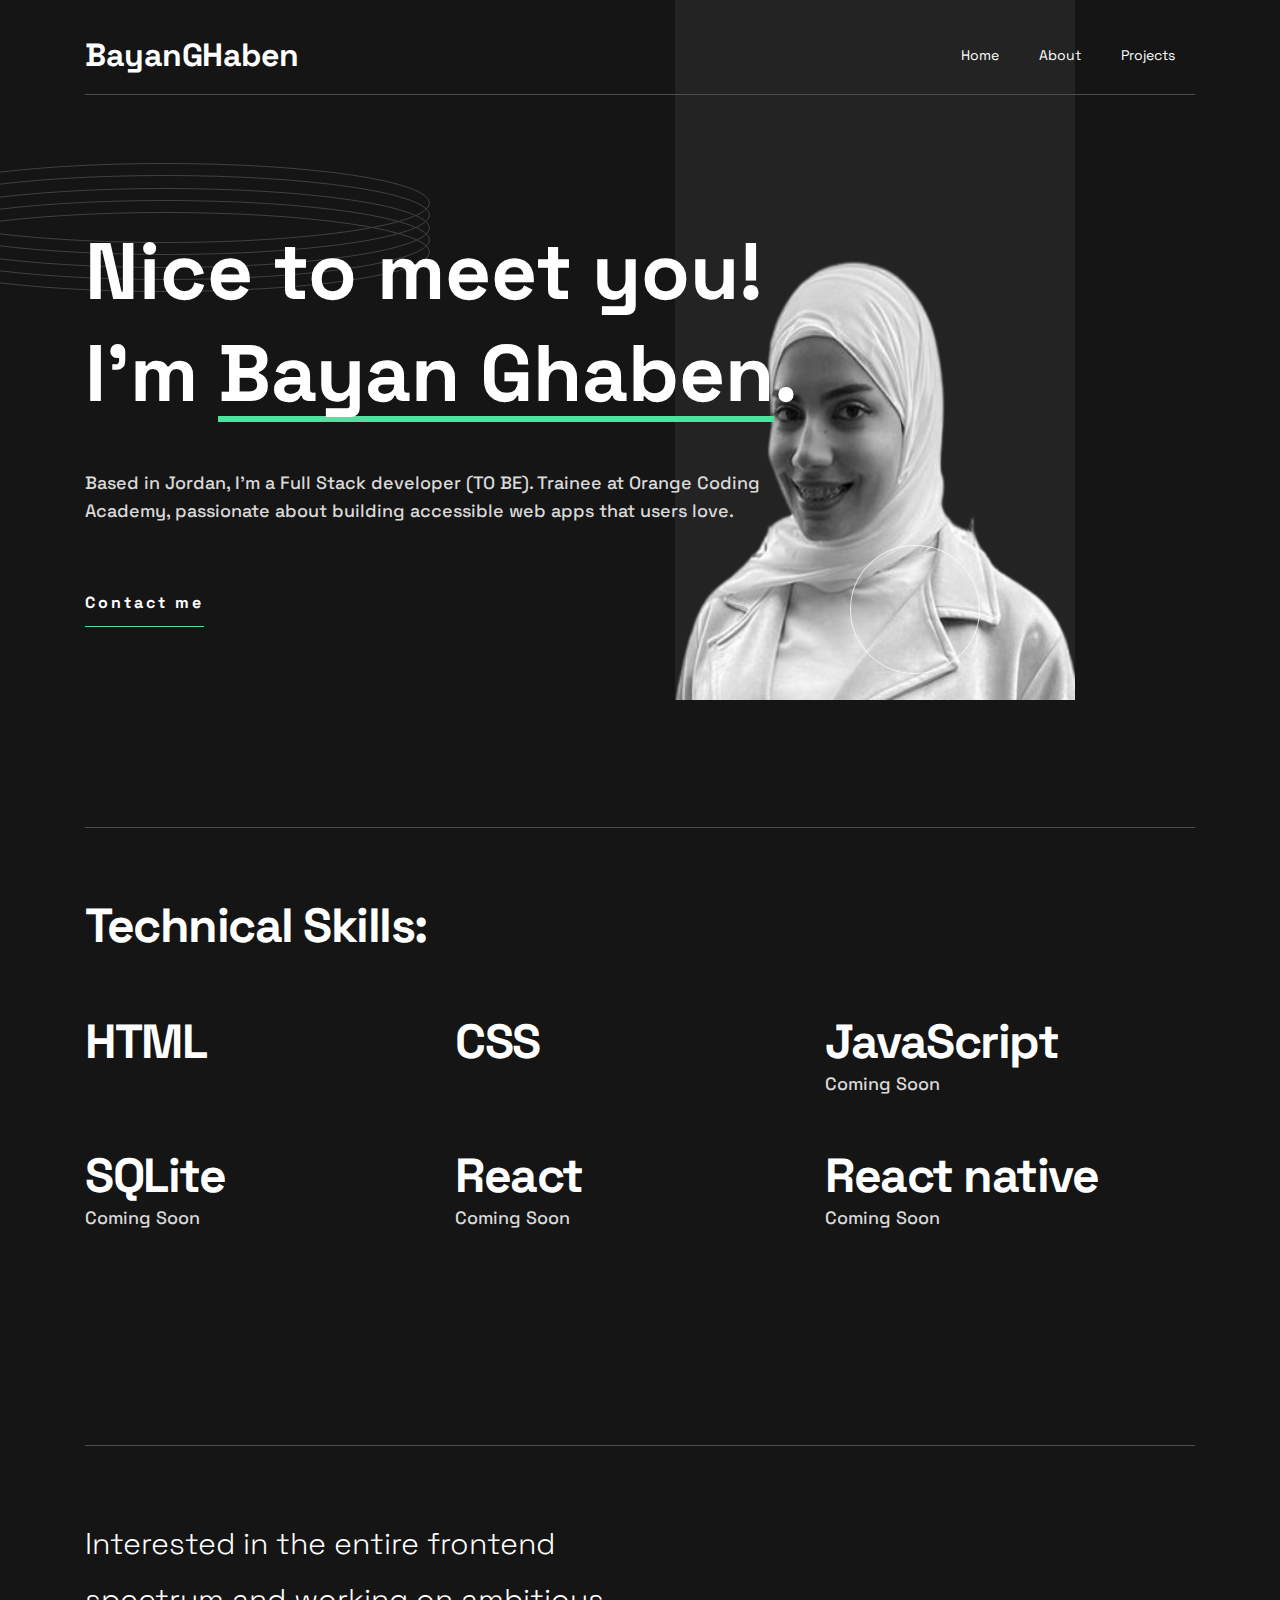
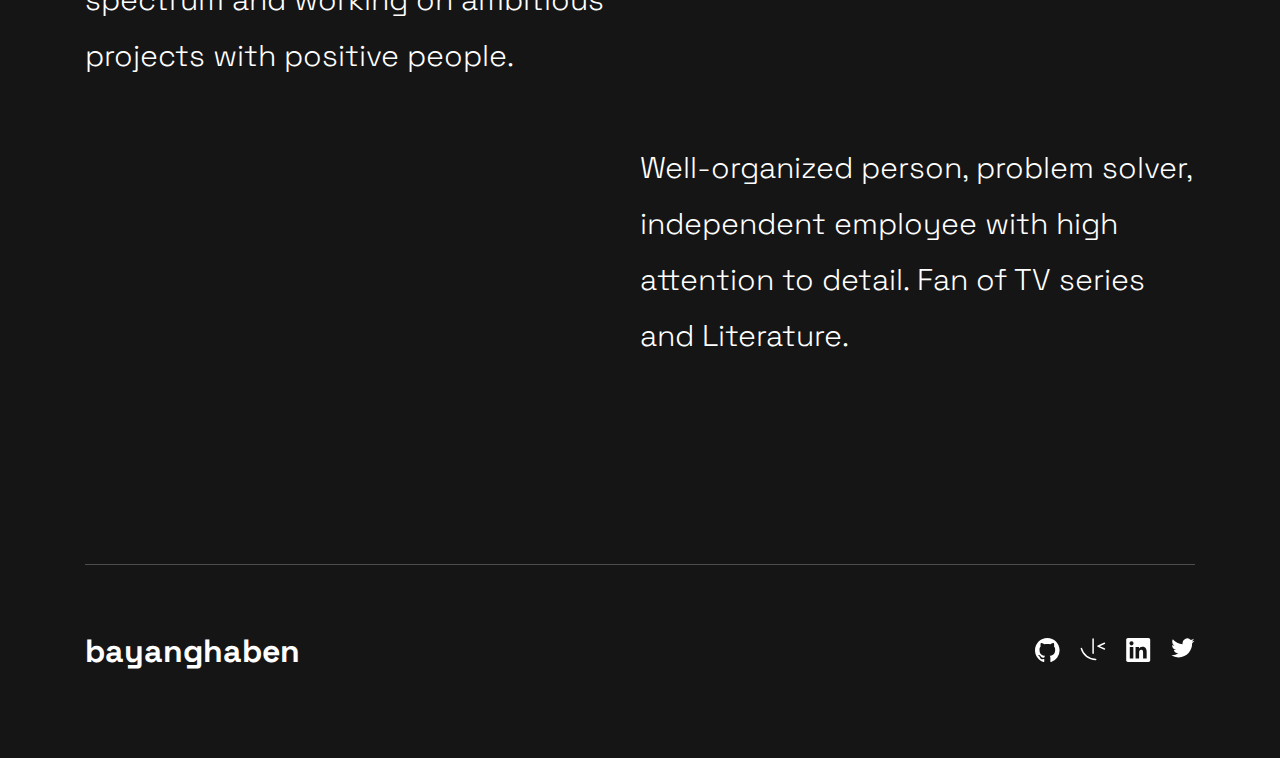
==== index.html @ 80bf3868 "home and contact" ====
<!DOCTYPE html>
<html lang="en">
  <head>
    <meta charset="UTF-8" />
    <meta name="viewport" content="width=device-width, initial-scale=1.0" />

    <link
      rel="icon"
      type="image/png"
      sizes="32x32"
      href="images/favicon-32x32.png"
    />

    <title>Single-page developer portfolio</title>
    <link rel="stylesheet" href="style.css" />
    <!-- <link rel="preconnect" href="https://fonts.googleapis.com" />
    <link rel="preconnect" href="https://fonts.gstatic.com" crossorigin /> -->
    <link
      href="https://fonts.googleapis.com/css2?family=Barlow:ital,wght@1,300&family=Space+Grotesk:wght@500;700&display=swap"
      rel="stylesheet"
    />
  </head>
  <body>
    <nav class="nav flex justify-center align-center container">
    <div class="logo">
      <a href="# ">BayanGHaben</a>
    </div>
    <div>
      <ul class="flex nav-el">
        <a href="#"> <li class="nav-el-1">Home</li></a>
        <a href="#"> <li class="nav-el-2">About</li></a>
        <a href="#"> <li class="nav-el-3">Projects</li></a>
      </ul>
    </div>
  </nav>
    <header class="container header">
      
      <section class="hero">
        <div class="hero__img">
          <img src="img-hero.png" alt="hero image" />
        </div>
        
        <div class="hero__text">
          <h1 class="hero__title">
            Nice to meet you! I'm <span>Bayan Ghaben</span>.
          </h1>
          <p class="hero__description">
            Based in Jordan, I’m a Full Stack developer (TO BE). Trainee at
            Orange Coding Academy, passionate about building accessible web apps
            that users love.
          </p>
        </div>
        <a href="#">Contact me</a>
      </section>
    </header>

    <img
      class="hero__rings"
      src="pattern-rings.svg"
      alt=""
      
    />
    <img
      class="hero__circle"
      src="pattern-circle.svg"
      alt=""
     
    />

    <main id="main"></main>

    <section class="container skills__sec">
      <h2 class="skills__headline">Technical Skills:</h2>
      <div class="container skills__wrapper">
        <div class="skills__item_1">
          <h3 class="skills__title">HTML</h3>
          <p class="skills__description"></p>
        </div>
        <div class="skills__item_2">
          <h3 class="skills__title">CSS</h3>
          <p class="skills__description"></p>
        </div>
        <div class="skills__item_3">
          <h3 class="skills__title">JavaScript</h3>
          <p class="skills__description">Coming Soon</p>
        </div>
        <div class="skills__item_4">
          <h3 class="skills__title">SQLite</h3>
          <p class="skills__description">Coming Soon</p>
        </div>
        <div class="skills__item_5">
          <h3 class="skills__title">React</h3>
          <p class="skills__description">Coming Soon</p>
        </div>
        <div class="skills__item_6">
          <h3 class="skills__title">React native</h3>
          <p class="skills__description">Coming Soon</p>
        </div>
      </div>
      <img
        class="skills__rings"
        src="/assets/images/pattern-rings.svg"
        alt=""
       
      />
    </section>
    <section class="container additional__detailes">
      <div class="detailes__1">
        <p>
          Interested in the entire frontend spectrum and working on ambitious
          projects with positive people.
        </p>
      </div>

      <div class="detailes__2">
        <p>
          Well-organized person, problem solver, independent employee with high
          attention to detail. Fan of TV series and Literature.
        </p>
      </div>
    </section>

    <footer class="footer  flex container">
      <div>
        <nav class="footer__nav">
          <a href="/" class="footer__logo"> bayanghaben </a>
        </div>
          <div class="contact flex">
            <a href="" class="footer__social">
              <svg
                xmlns="http://www.w3.org/2000/svg"
                width="25"
                height="24"
                aria-labelledby="socialGitHub"
                role="img"
              >
                <title id="socialGitHub">GitHub</title>
                <path
                  fill="#FFF"
                  fill-rule="evenodd"
                  d="M12.304 0C5.506 0 0 5.506 0 12.304c0 5.444 3.522 10.042 8.413 11.672.615.108.845-.261.845-.584 0-.292-.015-1.261-.015-2.291-3.091.569-3.891-.754-4.137-1.446-.138-.354-.738-1.446-1.261-1.738-.43-.23-1.046-.8-.016-.815.97-.015 1.661.892 1.892 1.261 1.107 1.86 2.876 1.338 3.584 1.015.107-.8.43-1.338.784-1.646-2.738-.307-5.598-1.368-5.598-6.074 0-1.338.477-2.446 1.26-3.307-.122-.308-.553-1.569.124-3.26 0 0 1.03-.323 3.383 1.26.985-.276 2.03-.415 3.076-.415 1.046 0 2.092.139 3.076.416 2.353-1.6 3.384-1.261 3.384-1.261.676 1.691.246 2.952.123 3.26.784.861 1.26 1.953 1.26 3.307 0 4.721-2.875 5.767-5.613 6.074.446.385.83 1.123.83 2.277 0 1.645-.015 2.968-.015 3.383 0 .323.231.708.846.584a12.324 12.324 0 0 0 8.382-11.672C24.607 5.506 19.101 0 12.304 0Z"
                />
              </svg>
            </a>
            <a href="" class="footer__social">
              <svg
                xmlns="http://www.w3.org/2000/svg"
                width="26"
                height="23"
                aria-labelledby="socialFrontendMentor"
                role="img"
              >
                <title id="socialFrontendMentor">Frontend Mentor</title>
                <path
                  fill="#FFF"
                  d="M13.084.23a.751.751 0 0 0-.736.75v14.267a.75.75 0 1 0 1.5 0V.98a.75.75 0 0 0-.763-.75ZM24.44 4.504a.752.752 0 0 0-.284.064l-6.44 2.875a.752.752 0 0 0 0 1.37l6.44 2.884a.75.75 0 0 0 .612-1.369L19.861 8.13l4.907-2.191a.753.753 0 0 0 .38-.99.752.752 0 0 0-.708-.444ZM1.371 9.663a.752.752 0 0 0-.74.938C2.41 17.447 8.603 22.23 15.685 22.23a.75.75 0 1 0 0-1.501A14.053 14.053 0 0 1 2.083 10.225a.75.75 0 0 0-.712-.561v-.001Z"
                />
              </svg>
            </a>
            <a href="" class="footer__social">
              <svg
                xmlns="http://www.w3.org/2000/svg"
                width="25"
                height="24"
                aria-labelledby="socialLinkedIn"
                role="img"
              >
                <title id="socialLinkedIn">LinkedIn</title>
                <path
                  fill="#FFF"
                  fill-rule="evenodd"
                  d="M5.551 3.304c-1.14 0-2.067.926-2.067 2.064 0 1.14.928 2.066 2.067 2.066a2.066 2.066 0 0 0 0-4.13ZM3.767 8.998v11.453h3.562L7.33 8.998H3.767Zm5.798 0V20.45l3.554.002.002-5.668c0-1.454.253-2.941 2.132-2.941 1.851 0 1.851 1.755 1.851 3.036v5.571l3.559-.001v-6.28c0-2.834-.517-5.457-4.27-5.457-1.763 0-2.916.997-3.368 1.85h-.05V8.997h-3.41ZM22.435 24H1.982c-.976 0-1.77-.777-1.77-1.732V1.731C.212.776 1.006 0 1.982 0h20.453c.98 0 1.777.776 1.777 1.73v20.538c0 .955-.797 1.732-1.777 1.732Z"
                />
              </svg>
            </a>
            <a href="" class="footer__social">
              <svg
                xmlns="http://www.w3.org/2000/svg"
                width="24"
                height="20"
                aria-labelledby="socialTwitter"
                role="img"
              >
                <title id="socialTwitter">Twitter</title>
                <path
                  fill="#FFF"
                  d="M23.492 2.705a9.563 9.563 0 0 1-2.742.751 4.788 4.788 0 0 0 2.1-2.643 9.536 9.536 0 0 1-3.033 1.159 4.778 4.778 0 0 0-8.14 4.357 13.564 13.564 0 0 1-9.844-4.99 4.774 4.774 0 0 0-.646 2.4 4.778 4.778 0 0 0 2.124 3.977 4.765 4.765 0 0 1-2.163-.598v.061a4.778 4.778 0 0 0 3.832 4.684 4.812 4.812 0 0 1-2.158.082 4.78 4.78 0 0 0 4.462 3.316 9.584 9.584 0 0 1-5.932 2.045c-.38 0-.762-.022-1.14-.067a13.508 13.508 0 0 0 7.32 2.146c8.787 0 13.59-7.277 13.59-13.589 0-.205-.004-.412-.013-.617a9.71 9.71 0 0 0 2.381-2.471l.002-.003Z"
                />
              </svg>
            </a>
          </div>
        </nav>
      </div>
    </footer>
  </body>
</html>
---- style.css ----
:root {
  --black: #151515;
  --drak-gray: #242424;
  --green: #4ee1a0;
  --light-gray: #d9d9d9;
  --white: #ffffff;
  --orange: #ff6f5b;
  --space: "Space Grotesk", sans-serif;
}

* {
  box-sizing: border-box;
  margin: 0;
  padding: 0;
}
::selection {
  background-color: #4ee1a0;
  color: #fff;
}
a::selection,
a::selection:hover {
  background-color: transparent;
}

.container {
  margin-left: auto;
  margin-right: auto;
  max-width: 1110px;
}
.flex {
  display: flex;
}
.justify-center {
  justify-content: space-between;
}

.align-center {
  align-items: center;
}

ul {
  list-style: none;
}

a {
  text-decoration: none;
  color: inherit;
}

html {
  font-size: 10px;
}

body {
  font-family: var(--space);
  color: var(--white);
  background-color: var(--black);
  position: relative;
}

.nav {
  margin-top: 15px;
  border-bottom: solid 1px #4d4d4d;
  height: 80px;
  /* position: sticky;
  top: 0;
  z-index: 10;
  background-color: inherit; */
}
.logo {
  font-weight: 700;
  font-size: 32px;
  line-height: 32px;
  letter-spacing: -0.444444px;
}

.nav-el {
  gap: 40px;
  font-size: 1.4rem;
  transition: all 0.3s;
}
.nav-el-3 {
  margin-right: 20px;
}
.hero {
  margin-top: 125px;
}
.hero__img img {
  width: 100%;
  height: 100%;
}
.hero__img {
  position: absolute;
  top: -15px;
  right: 205px;
  z-index: -1;
  width: 400px;
  height: 700px;
}

.hero__text {
  max-width: 730px;
}
h1 {
  font-weight: 700;
  font-size: 8rem;
}
.hero__title span {
  border-bottom: solid 6px var(--green);
  display: inline-block;
  line-height: 86px;
  /* padding-bottom: 5px; */
}

.hero__description {
  margin-top: 45px;
  color: var(--light-gray);
  font-weight: 500;
  font-size: 1.8rem;
  line-height: 2.8rem;
}
.hero a {
  border-bottom: 1px solid var(--green);
  font-weight: 700;
  font-size: 1.6rem;
  line-height: 26px;
  padding-bottom: 10px;
  letter-spacing: 3px;
  margin-top: 65px;
  display: inline-block;
  transition: all 0.3s;
}
a:hover {
  color: var(--green);
}
/*skills*/

.skills__wrapper {
  display: grid;
  grid-template-columns: 1fr 1fr 1fr;
  grid-template-rows: 1fr 1fr;
  margin-top: 30px;
  row-gap: 50px;
}
.skills__sec {
  border-top: 1px solid #4d4d4d;
  margin-top: 200px;
  padding-top: 70px;
}
.skills__title,
.skills__item,
.skills__headline {
  font-weight: 700;
  font-size: 4.8rem;
  line-height: 5.6rem;

  letter-spacing: -1.5px;
}
.skills__headline {
  margin-bottom: 60px;
}

.skills__description {
  font-weight: 500;
  font-size: 1.8rem;
  line-height: 2.8rem;
  color: var(--light-gray);
}

/* Addtional detailes */
/* done */
.additional__detailes {
  display: grid;
  grid-template-columns: 1fr 1fr;
  grid-template-rows: 1fr 1fr;
  border-top: 1px solid #4d4d4d;
  margin-top: 200px;
  padding-top: 70px;
  font-weight: 300;
  font-size: 3rem;
  line-height: 5.6rem;
}
.detailes__1 {
  grid-area: 1/1/1/2;
}
.detailes__2 {
  grid-area: 2/2/2/3;
}

.footer {
  margin-top: 200px;

  align-items: center;
  justify-content: space-between;
  margin-bottom: 91px;
  border-top: 1px solid #4d4d4d;
  padding-top: 70px;
}
.footer__logo {
  font-weight: 700;
  font-size: 3.2rem;
  line-height: 32px;
}
.contact {
  gap: 20px;
  /* justify-content: space-around; */
  max-width: 200px;
}

/* Contact form */
.contact__body {
  background-color: var(--drak-gray);
  height: 50rem;
}
.main__contact {
  justify-content: center;
  align-items: center;
}
label {
  font-weight: 500;
  font-size: 1.6rem;
  line-height: 2.6rem;
  color: var(--light-gray);
}
input {
  background-color: transparent;
  border-bottom: 1px solid #4d4d4d;
  border-right: none;
  border-left: none;
  border-top: none;
}
textarea {
  background-color: transparent;
  border-bottom: 1px solid #4d4d4d;
  border-right: none;
  border-left: none;
  border-top: none;
  height: 5rem;
}
.contact__form {
  flex-direction: column;
  padding-top: 85px;
}
.main__contact h1 {
  font-weight: 700;
  font-size: 8rem;
}
.main__contact p {
  font-weight: 500;
  font-size: 1.8rem;
  line-height: 2.8rem;
  color: var(--light-gray);
}
.main__contact a {
  border-bottom: 1px solid var(--green);
  font-weight: 700;
  font-size: 1.6rem;
  line-height: 26px;
  padding-bottom: 10px;
  letter-spacing: 3px;
  margin-top: 65px;
  display: inline-block;
  transition: all 0.3s;
}
.hero__rings {
  width: 530px;
  height: 129px;
  z-index: -1;
  position: absolute;
  top: 148px;
  left: -100px;
  mix-blend-mode: normal;
  opacity: 0.75;
}
.hero__circle {
  width: 130px;
  height: 129px;
  z-index: 1;
  position: absolute;
  top: 530px;
  left: 850px;
  mix-blend-mode: normal;
  opacity: 0.75;
}

@media only screen and (min-width: 480px) and (max-width: 1140px) {
  .flex {
    flex-wrap: wrap;
  }
  .container {
    max-width: 740px;
  }
  .skills__wrapper,
  .additional__detailes {
    grid-template-columns: 1fr 1fr;
    grid-template-rows: 1fr 1fr;
  }

  html {
    font-size: 8px;
  }
  .detailes__1 {
    grid-area: 1/1/1/2;
  }
  .detailes__2 {
    grid-area: 2/2/2/3;
  }
  .hero__text {
    max-width: 70%;
  }
}
@media only screen and (min-width: 320px) and (max-width: 480px) {
  .flex {
    flex-wrap: wrap;
  }
  .container {
    max-width: 320px;
  }
  .skills__wrapper,
  .additional__detailes {
    grid-template-columns: 1fr;
    grid-template-rows: 1fr;
    row-gap: 50px;
    font-size: ;
  }
  html {
    font-size: 8px;
  }
  .detailes__1 {
    grid-area: auto;
  }
  .detailes__2 {
    grid-area: auto;
  }
  .hero__title {
    margin-top: 62rem;
  }
  .footer {
    flex-direction: column;
    justify-content: center;
    gap: 30px;
  }
}
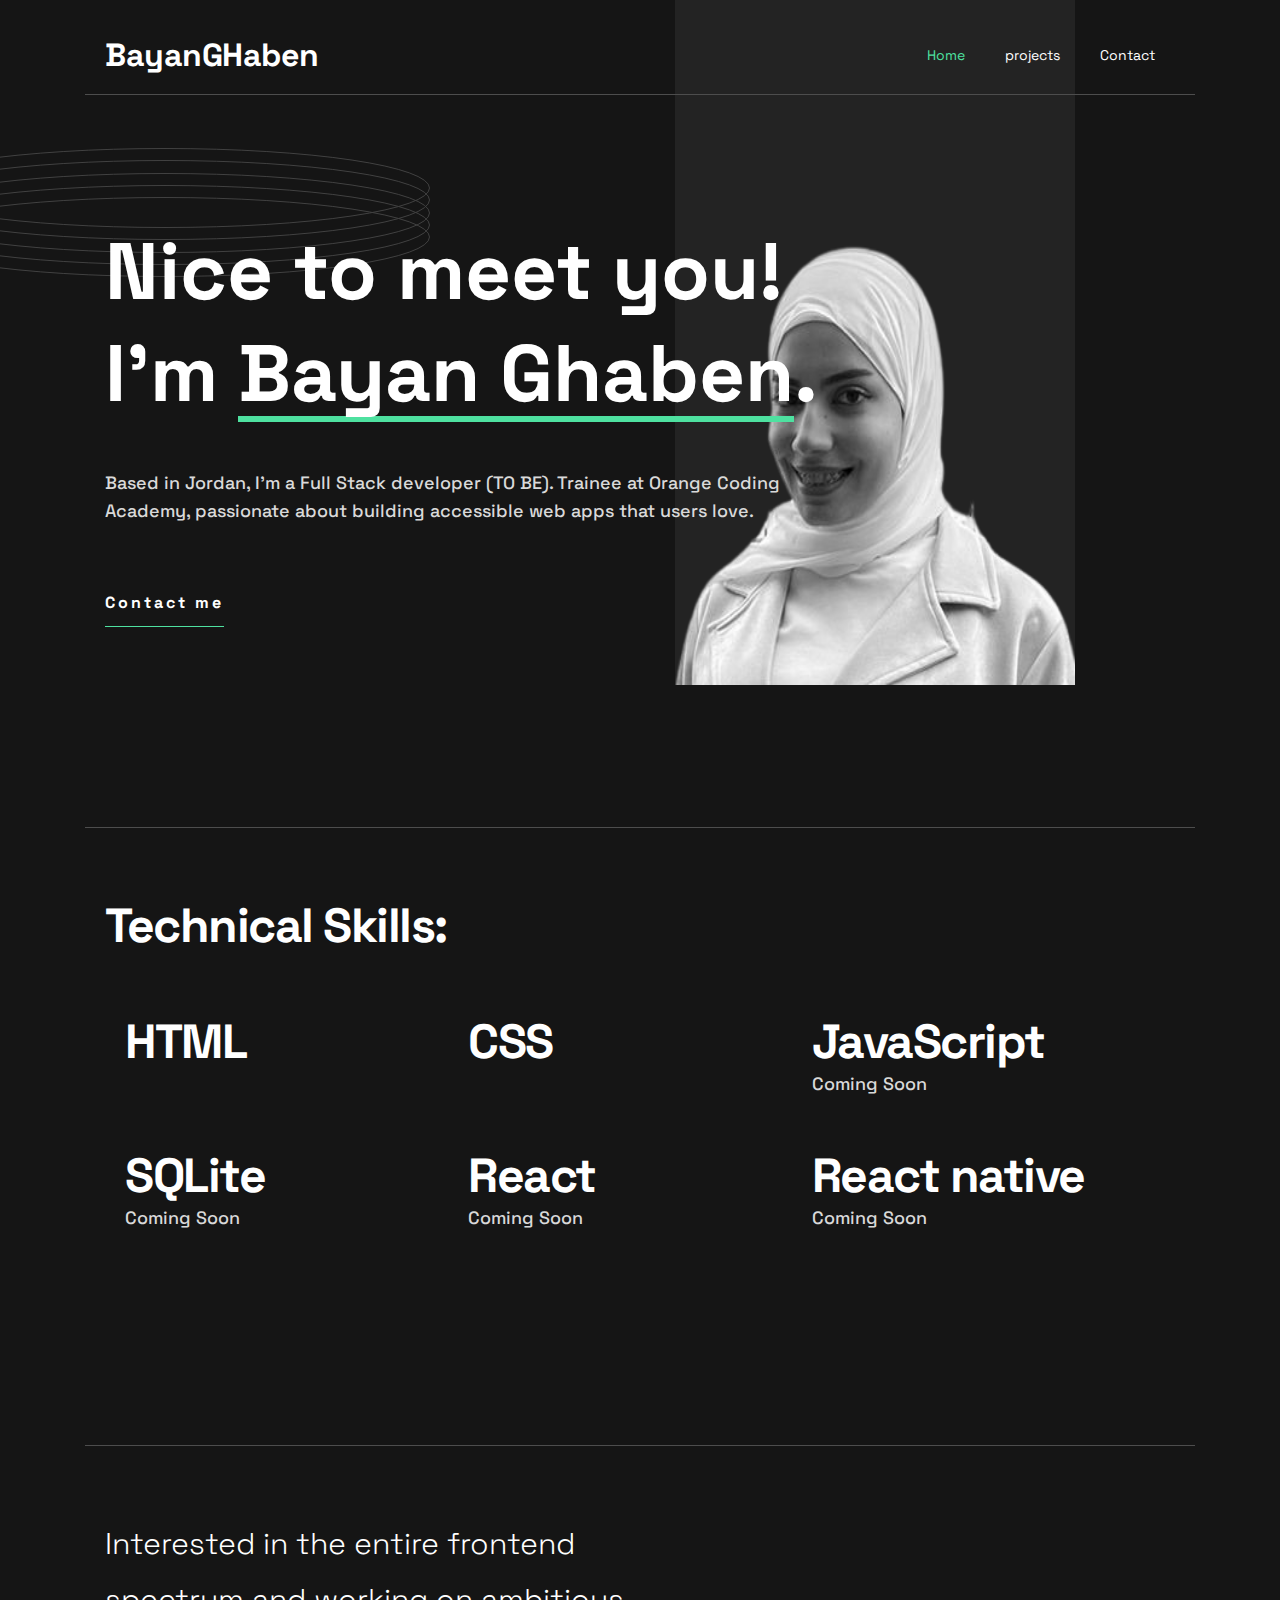
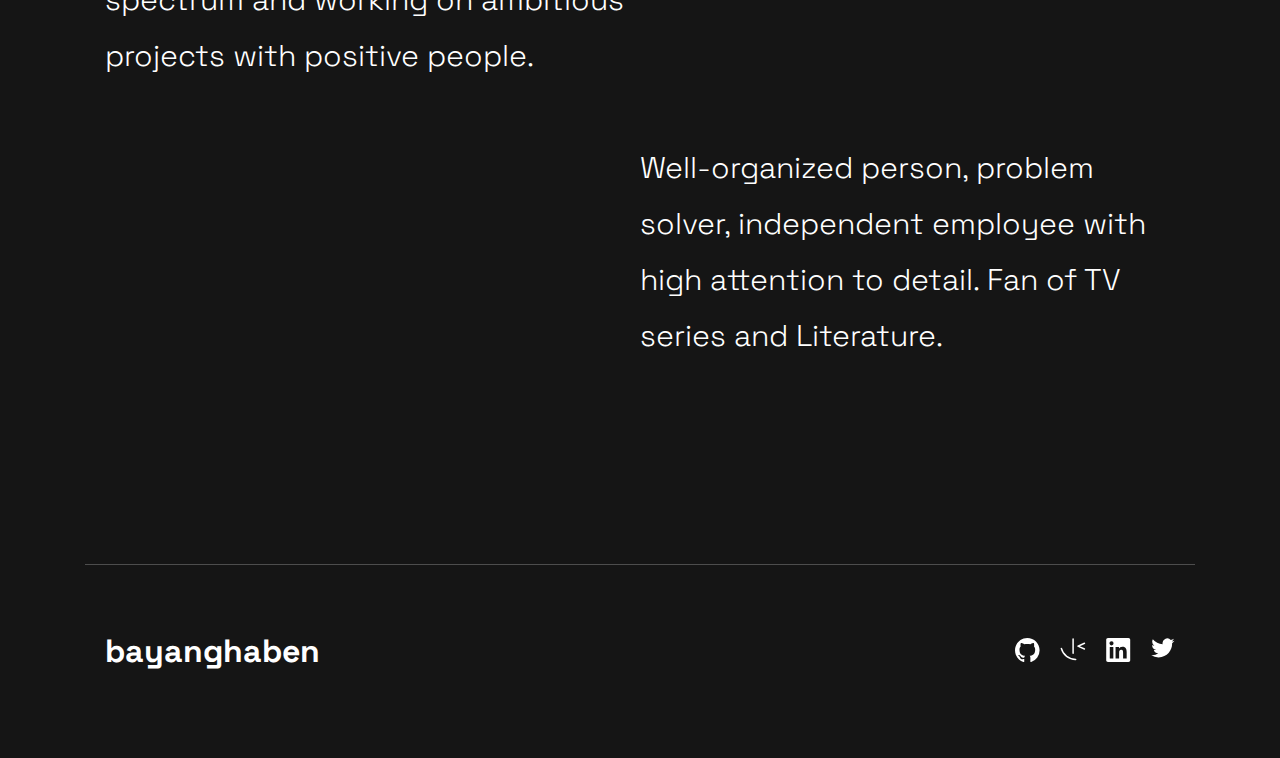
==== commit bfd716f1: "new pages added" ====
--- a/index.html
+++ b/index.html
@@ -27,9 +27,9 @@
     </div>
     <div>
       <ul class="flex nav-el">
-        <a href="#"> <li class="nav-el-1">Home</li></a>
-        <a href="#"> <li class="nav-el-2">About</li></a>
-        <a href="#"> <li class="nav-el-3">Projects</li></a>
+        <a href="./index.html"> <li class="nav-el-1 active">Home</li></a>
+        <a href="./projects.html"> <li class="nav-el-2">projects</li></a>
+        <a href="./contact.html"> <li class="nav-el-3">Contact</li></a>
       </ul>
     </div>
   </nav>
@@ -50,7 +50,7 @@
             that users love.
           </p>
         </div>
-        <a href="#">Contact me</a>
+        <a href="./contact.html">Contact me</a>
       </section>
     </header>
 
@@ -60,12 +60,12 @@
       alt=""
       
     />
-    <img
+    <!-- <img
       class="hero__circle"
       src="pattern-circle.svg"
       alt=""
      
-    />
+    /> -->
 
     <main id="main"></main>
 
@@ -125,7 +125,7 @@
         <nav class="footer__nav">
           <a href="/" class="footer__logo"> bayanghaben </a>
         </div>
-          <div class="contact flex">
+          <div class="contact__footer flex">
             <a href="" class="footer__social">
               <svg
                 xmlns="http://www.w3.org/2000/svg"
--- a/style.css
+++ b/style.css
@@ -26,6 +26,11 @@
   margin-left: auto;
   margin-right: auto;
   max-width: 1110px;
+  padding-left: 20px;
+  padding-right: 20px;
+}
+.active {
+  color: var(--green);
 }
 .flex {
   display: flex;
@@ -49,6 +54,7 @@
 
 html {
   font-size: 10px;
+  overflow-x: hidden;
 }
 
 body {
@@ -56,16 +62,13 @@
   color: var(--white);
   background-color: var(--black);
   position: relative;
+  overflow-x: hidden;
 }
 
 .nav {
   margin-top: 15px;
   border-bottom: solid 1px #4d4d4d;
   height: 80px;
-  /* position: sticky;
-  top: 0;
-  z-index: 10;
-  background-color: inherit; */
 }
 .logo {
   font-weight: 700;
@@ -101,6 +104,16 @@
 .hero__text {
   max-width: 730px;
 }
+.hero__rings {
+  width: 530px;
+  height: 129px;
+  z-index: -1;
+  position: absolute;
+  top: 148px;
+  left: -100px;
+  mix-blend-mode: normal;
+  opacity: 0.75;
+}
 h1 {
   font-weight: 700;
   font-size: 8rem;
@@ -119,7 +132,8 @@
   font-size: 1.8rem;
   line-height: 2.8rem;
 }
-.hero a {
+.hero a,
+.card a {
   border-bottom: 1px solid var(--green);
   font-weight: 700;
   font-size: 1.6rem;
@@ -128,7 +142,6 @@
   letter-spacing: 3px;
   margin-top: 65px;
   display: inline-block;
-  transition: all 0.3s;
 }
 a:hover {
   color: var(--green);
@@ -201,7 +214,7 @@
   font-size: 3.2rem;
   line-height: 32px;
 }
-.contact {
+.contact__footer {
   gap: 20px;
   /* justify-content: space-around; */
   max-width: 200px;
@@ -209,25 +222,28 @@
 
 /* Contact form */
 .contact__body {
-  background-color: var(--drak-gray);
-  height: 50rem;
-}
-.main__contact {
+  margin-top: 150px;
+  /* height: 50rem; */
+}
+.contact__main {
   justify-content: center;
   align-items: center;
-}
-label {
+  gap: 200px;
+}
+
+.form__label {
   font-weight: 500;
   font-size: 1.6rem;
   line-height: 2.6rem;
   color: var(--light-gray);
 }
-input {
+.contact__form input {
   background-color: transparent;
   border-bottom: 1px solid #4d4d4d;
   border-right: none;
   border-left: none;
   border-top: none;
+  width: 500px;
 }
 textarea {
   background-color: transparent;
@@ -235,23 +251,29 @@
   border-right: none;
   border-left: none;
   border-top: none;
-  height: 5rem;
+  height: 80px;
+  width: 500px;
 }
 .contact__form {
   flex-direction: column;
   padding-top: 85px;
-}
-.main__contact h1 {
+  gap: 15px;
+}
+.contact__main h1 {
   font-weight: 700;
   font-size: 8rem;
 }
-.main__contact p {
+.contact__main p {
   font-weight: 500;
   font-size: 1.8rem;
-  line-height: 2.8rem;
+  line-height: 3.5rem;
   color: var(--light-gray);
-}
-.main__contact a {
+  text-align: justify;
+}
+.contact__p {
+  width: 500px;
+}
+.contact__main a {
   border-bottom: 1px solid var(--green);
   font-weight: 700;
   font-size: 1.6rem;
@@ -260,19 +282,10 @@
   letter-spacing: 3px;
   margin-top: 65px;
   display: inline-block;
-  transition: all 0.3s;
-}
-.hero__rings {
-  width: 530px;
-  height: 129px;
-  z-index: -1;
-  position: absolute;
-  top: 148px;
-  left: -100px;
-  mix-blend-mode: normal;
-  opacity: 0.75;
-}
-.hero__circle {
+  width: 300px;
+}
+
+/* .hero__circle {
   width: 130px;
   height: 129px;
   z-index: 1;
@@ -281,14 +294,14 @@
   left: 850px;
   mix-blend-mode: normal;
   opacity: 0.75;
-}
+} */
 
 @media only screen and (min-width: 480px) and (max-width: 1140px) {
   .flex {
     flex-wrap: wrap;
   }
   .container {
-    max-width: 740px;
+    max-width: 1140px;
   }
   .skills__wrapper,
   .additional__detailes {
@@ -306,23 +319,105 @@
     grid-area: 2/2/2/3;
   }
   .hero__text {
-    max-width: 70%;
-  }
-}
-@media only screen and (min-width: 320px) and (max-width: 480px) {
+    max-width: 50%;
+  }
+  .hero__img {
+    right: 25px;
+  }
+  .contact__form input {
+    width: 300px;
+  }
+  textarea {
+    height: 50px;
+    width: 300px;
+  }
+  .contact__main a {
+    border-bottom: 1px solid var(--green);
+    font-weight: 700;
+    font-size: 1.6rem;
+    line-height: 26px;
+    padding-bottom: 10px;
+    letter-spacing: 3px;
+    margin-top: 45px;
+    display: inline-block;
+
+    width: 150px;
+  }
+  .contact__main {
+    gap: 50px;
+  }
+  .contact__main h1 {
+    font-weight: 600;
+    font-size: 8rem;
+    text-align: center;
+    margin-bottom: 40px;
+  }
+  .contact__main p {
+    font-weight: 500;
+    font-size: 2.5rem;
+    text-align: center;
+  }
+  .nav {
+    flex-direction: column;
+    padding-bottom: 10px;
+  }
+  .nav-el {
+    font-size: 2rem;
+  }
+  .footer {
+    flex-direction: column;
+    gap: 15px;
+  }
+  .hero__rings {
+    visibility: hidden;
+  }
+  .hero__img {
+    position: absolute;
+    top: 95px;
+    right: 0px;
+    z-index: -1;
+    width: 300px;
+    height: 400px;
+  }
+  .hero a {
+    font-size: 4rem;
+  }
+  .hero__description {
+    font-size: 2.5rem;
+    text-align: justify;
+  }
+  h1 {
+    font-weight: 600;
+    font-size: 6rem;
+  }
+  .skills__title,
+  .skills__headline {
+    font-weight: 600;
+    font-size: 6rem;
+    text-align: center;
+  }
+  .skills__description {
+    text-align: center;
+  }
+  .additional__detailes {
+    font-size: 4rem;
+    text-align: justify;
+  }
+}
+@media only screen and (max-width: 480px) {
   .flex {
     flex-wrap: wrap;
   }
   .container {
-    max-width: 320px;
+    max-width: 480px;
   }
   .skills__wrapper,
   .additional__detailes {
     grid-template-columns: 1fr;
     grid-template-rows: 1fr;
     row-gap: 50px;
-    font-size: ;
-  }
+  }
+
   html {
     font-size: 8px;
   }
@@ -340,4 +435,104 @@
     justify-content: center;
     gap: 30px;
   }
-}
+
+  .hero__img {
+    position: absolute;
+    top: 120px;
+    right: 50px;
+    z-index: -1;
+    width: 300px;
+    height: 400px;
+  }
+  .hero__rings {
+    visibility: hidden;
+  }
+  .nav {
+    flex-direction: column;
+    padding-bottom: 10px;
+  }
+  .footer {
+    flex-direction: column;
+    gap: 15px;
+  }
+  h1 {
+    font-weight: 600;
+    font-size: 4rem;
+  }
+  .skills__title,
+  .skills__headline {
+    font-weight: 600;
+    font-size: 3.5rem;
+    text-align: center;
+  }
+  .skills__description {
+    text-align: center;
+  }
+  .additional__detailes {
+    font-size: 2rem;
+    text-align: justify;
+  }
+  /* .hero a {
+    text-align: center;
+  } */
+  .contact__form input {
+    width: 300px;
+  }
+  textarea {
+    height: 50px;
+    width: 300px;
+  }
+  .contact__main a {
+    border-bottom: 1px solid var(--green);
+    font-weight: 400;
+    font-size: 1.6rem;
+    line-height: 26px;
+    padding-bottom: 10px;
+    letter-spacing: 3px;
+    margin-top: 45px;
+    display: inline-block;
+
+    width: 150px;
+  }
+  .contact__main {
+    gap: 50px;
+  }
+  .contact__main h1 {
+    font-weight: 600;
+    font-size: 8rem;
+    text-align: center;
+  }
+  .contact__main p {
+    font-weight: 500;
+    font-size: 2.5rem;
+    line-height: 3rem;
+    text-align: justify;
+  }
+}
+
+/* projects */
+.c_item {
+  height: 280px;
+  width: 100px;
+}
+.c__img {
+  height: 100%;
+  width: 100%;
+  object-fit: cover;
+  filter: brightness(0.6);
+}
+.project {
+  margin-top: 30px;
+  margin-bottom: 50px;
+}
+.c__title {
+  text-align: center;
+  color: var(--white);
+  font-family: var(--space);
+}
+.bg-black {
+  background-color: var(--drak-gray);
+}
+.bg-dark {
+  background-color: #242424;
+}
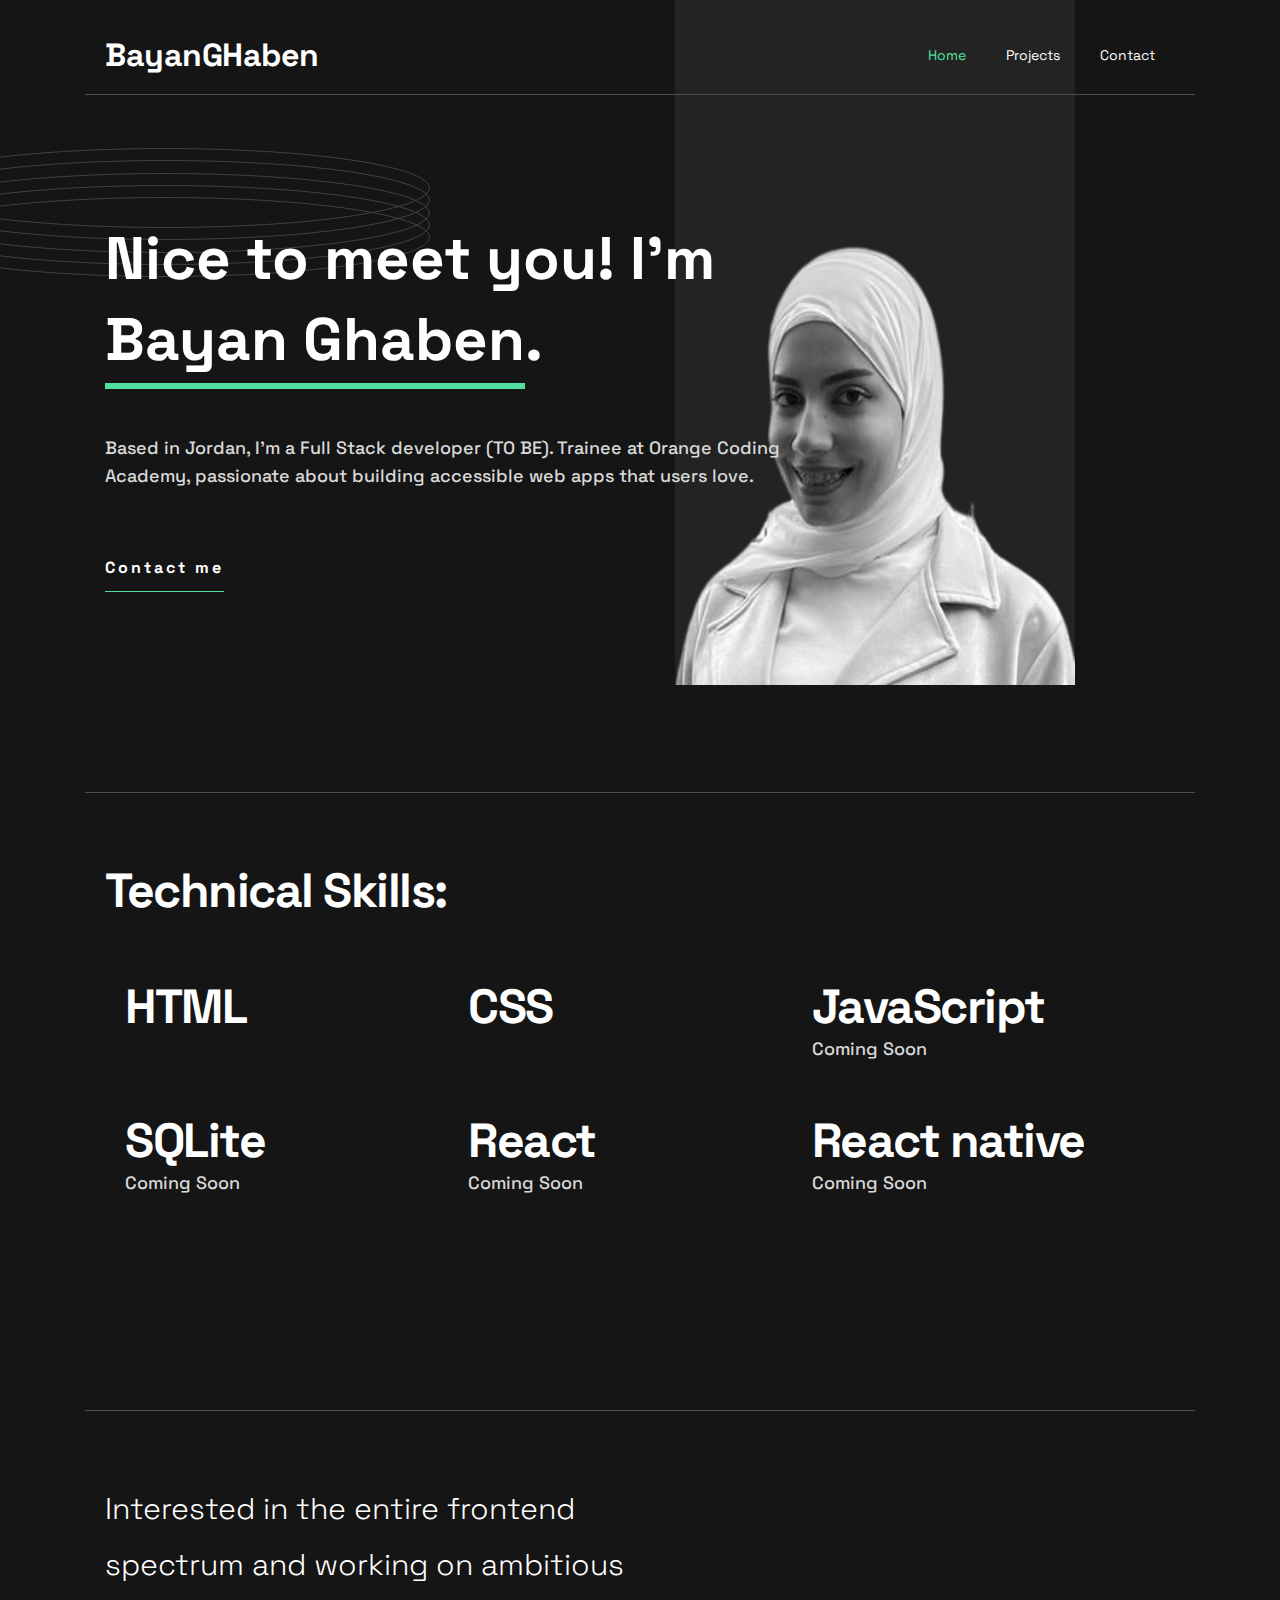
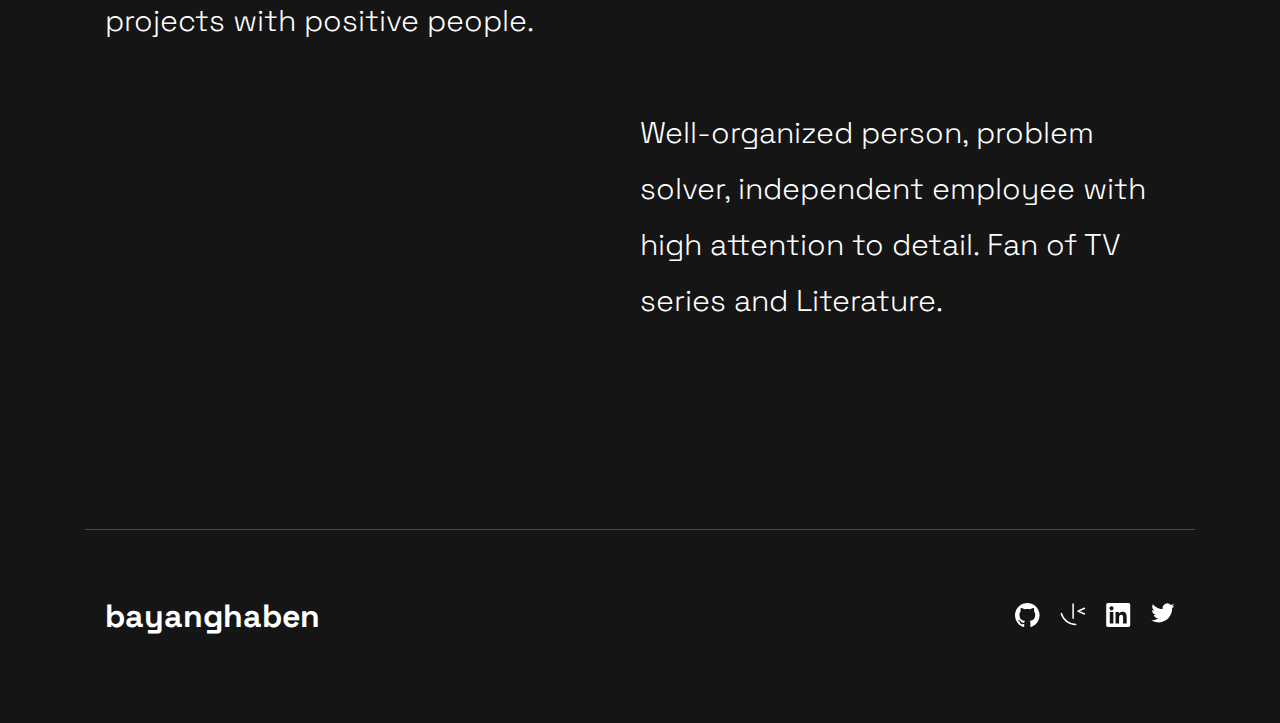
==== commit b0ab5aa8: "captilize" ====
--- a/index.html
+++ b/index.html
@@ -28,7 +28,7 @@
     <div>
       <ul class="flex nav-el">
         <a href="./index.html"> <li class="nav-el-1 active">Home</li></a>
-        <a href="./projects.html"> <li class="nav-el-2">projects</li></a>
+        <a href="./projects.html"> <li class="nav-el-2">Projects</li></a>
         <a href="./contact.html"> <li class="nav-el-3">Contact</li></a>
       </ul>
     </div>
--- a/style.css
+++ b/style.css
@@ -116,7 +116,7 @@
 }
 h1 {
   font-weight: 700;
-  font-size: 8rem;
+  font-size: 6rem;
 }
 .hero__title span {
   border-bottom: solid 6px var(--green);
@@ -245,6 +245,10 @@
   border-top: none;
   width: 500px;
 }
+.project h1 {
+  font-weight: 400 !important;
+  font-size: 3rem;
+}
 textarea {
   background-color: transparent;
   border-bottom: 1px solid #4d4d4d;
@@ -261,8 +265,9 @@
 }
 .contact__main h1 {
   font-weight: 700;
-  font-size: 8rem;
-}
+  font-size: 6rem;
+}
+
 .contact__main p {
   font-weight: 500;
   font-size: 1.8rem;
@@ -272,6 +277,7 @@
 }
 .contact__p {
   width: 500px;
+  margin-top: 40px;
 }
 .contact__main a {
   border-bottom: 1px solid var(--green);
@@ -388,8 +394,9 @@
   }
   h1 {
     font-weight: 600;
-    font-size: 6rem;
-  }
+    font-size: 5rem;
+  }
+
   .skills__title,
   .skills__headline {
     font-weight: 600;
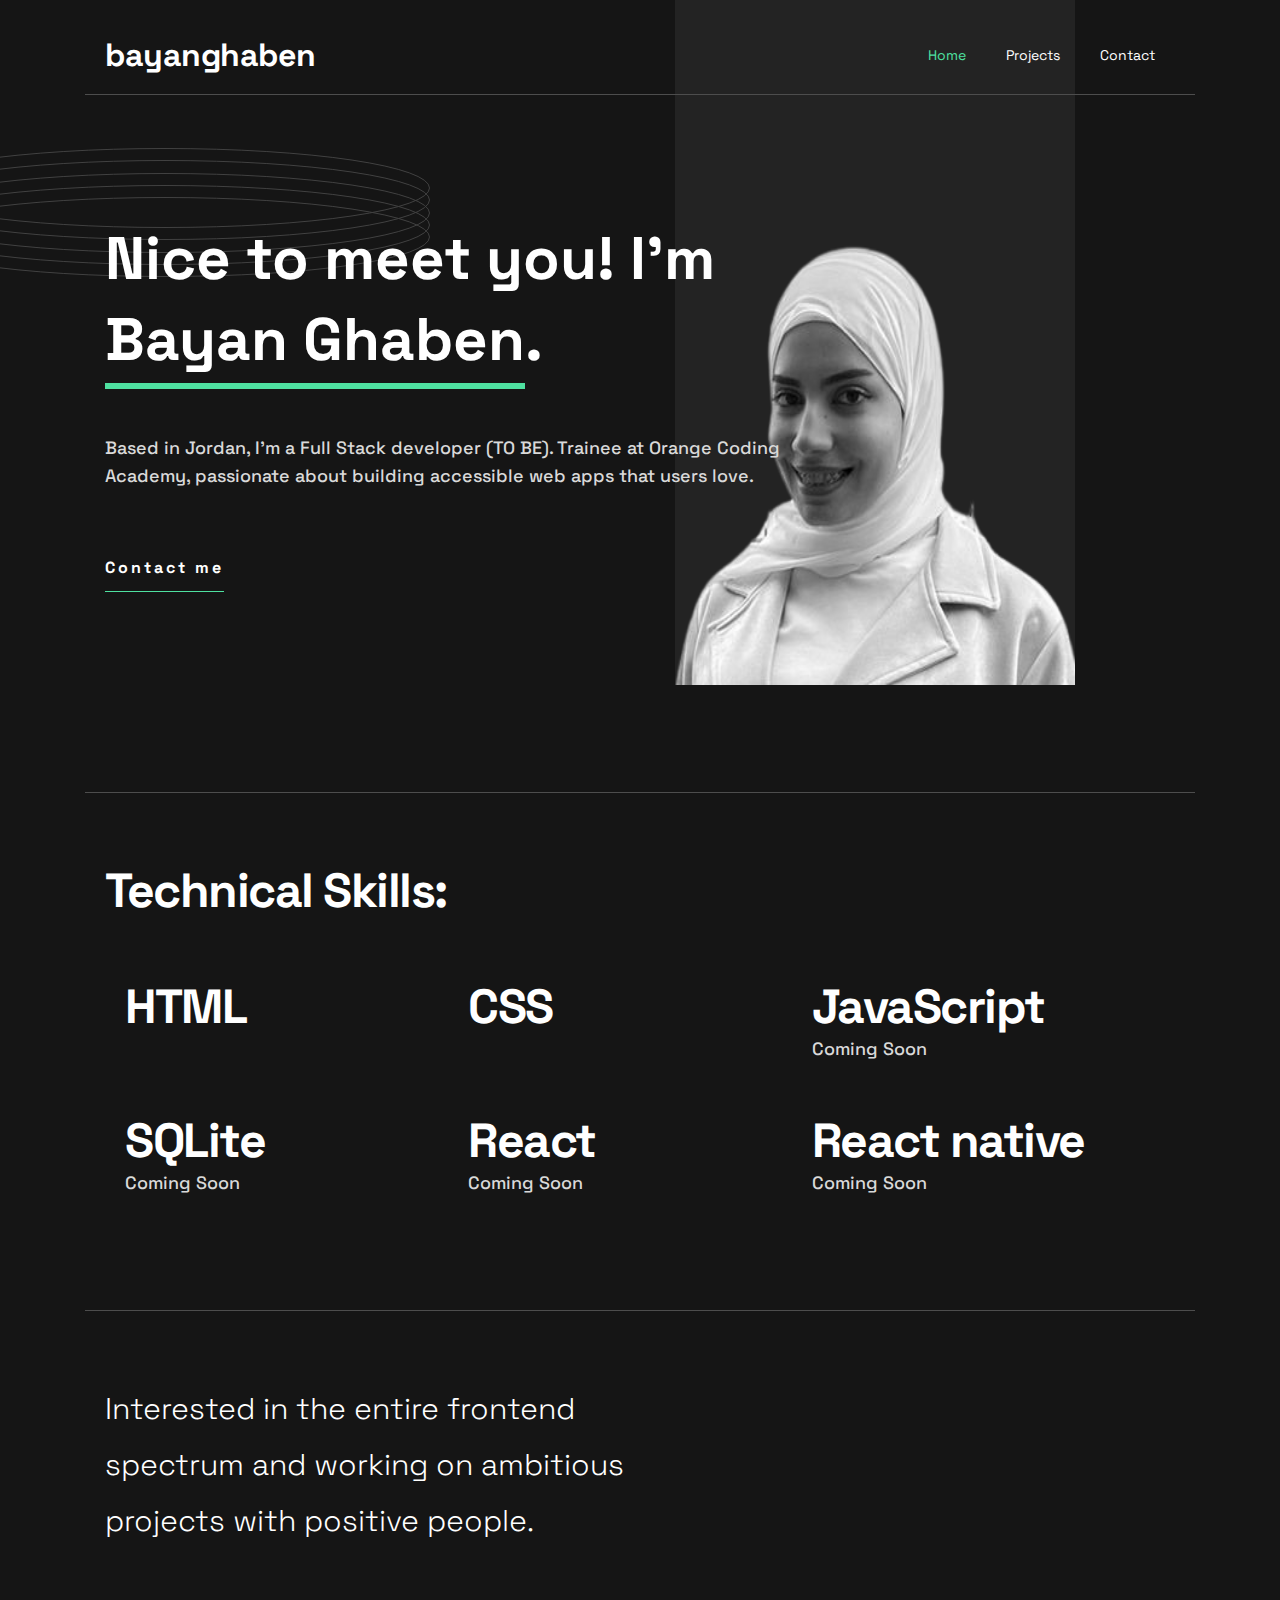
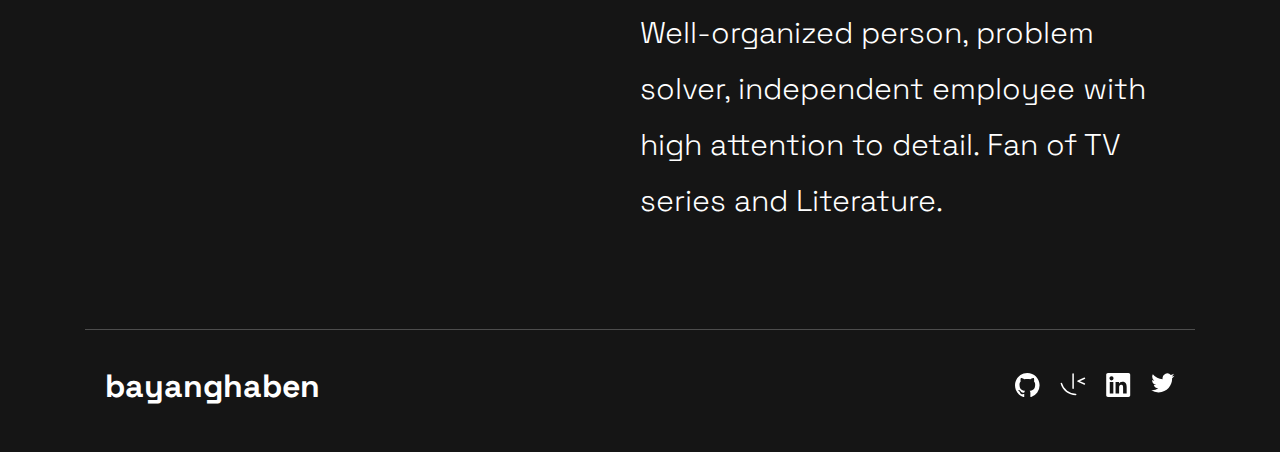
==== commit 875f8810: "animation" ====
--- a/index.html
+++ b/index.html
@@ -19,16 +19,20 @@
       href="https://fonts.googleapis.com/css2?family=Barlow:ital,wght@1,300&family=Space+Grotesk:wght@500;700&display=swap"
       rel="stylesheet"
     />
+    <link
+    rel="stylesheet"
+    href="https://cdnjs.cloudflare.com/ajax/libs/animate.css/4.1.1/animate.min.css"
+  />
   </head>
   <body>
     <nav class="nav flex justify-center align-center container">
     <div class="logo">
-      <a href="# ">BayanGHaben</a>
+      <a href="# ">bayanghaben</a>
     </div>
     <div>
       <ul class="flex nav-el">
         <a href="./index.html"> <li class="nav-el-1 active">Home</li></a>
-        <a href="./projects.html"> <li class="nav-el-2">Projects</li></a>
+        <a href="./projects.html"> <li class="nav-el-2">projects</li></a>
         <a href="./contact.html"> <li class="nav-el-3">Contact</li></a>
       </ul>
     </div>
@@ -50,7 +54,7 @@
             that users love.
           </p>
         </div>
-        <a href="./contact.html">Contact me</a>
+        <a href="./contact.html" class="animate__animated animate__backInUp">Contact me</a>
       </section>
     </header>
 
--- a/style.css
+++ b/style.css
@@ -43,8 +43,9 @@
   align-items: center;
 }
 
-ul {
+ul a {
   list-style: none;
+  text-transform: capitalize;
 }
 
 a {
@@ -75,6 +76,47 @@
   font-size: 32px;
   line-height: 32px;
   letter-spacing: -0.444444px;
+  animation: Color 4s linear infinite;
+  -webkit-animation: Color infinite ease-in-out infinite;
+}
+
+@keyframes Color {
+  0% {
+    color: var(--green);
+  }
+
+  33% {
+    color: black;
+  }
+  66% {
+    color: var(--white);
+  }
+}
+
+@-moz-keyframes Color {
+  0% {
+    color: var(--green);
+  }
+
+  33% {
+    color: var(--light-gray);
+  }
+  66% {
+    color: var(--white);
+  }
+}
+
+@-webkit-keyframes Color {
+  0% {
+    color: var(--green);
+  }
+
+  33% {
+    color: var(--light-gray);
+  }
+  66% {
+    color: var(--white);
+  }
 }
 
 .nav-el {
@@ -133,7 +175,7 @@
   line-height: 2.8rem;
 }
 .hero a,
-.card a {
+.card__a {
   border-bottom: 1px solid var(--green);
   font-weight: 700;
   font-size: 1.6rem;
@@ -187,7 +229,7 @@
   grid-template-columns: 1fr 1fr;
   grid-template-rows: 1fr 1fr;
   border-top: 1px solid #4d4d4d;
-  margin-top: 200px;
+  margin-top: 100px;
   padding-top: 70px;
   font-weight: 300;
   font-size: 3rem;
@@ -201,13 +243,13 @@
 }
 
 .footer {
-  margin-top: 200px;
+  margin-top: 100px;
 
   align-items: center;
   justify-content: space-between;
-  margin-bottom: 91px;
+  margin-bottom: 50px;
   border-top: 1px solid #4d4d4d;
-  padding-top: 70px;
+  padding-top: 40px;
 }
 .footer__logo {
   font-weight: 700;
@@ -222,7 +264,7 @@
 
 /* Contact form */
 .contact__body {
-  margin-top: 150px;
+  margin-top: 100px;
   /* height: 50rem; */
 }
 .contact__main {
@@ -247,7 +289,7 @@
 }
 .project h1 {
   font-weight: 400 !important;
-  font-size: 3rem;
+  font-size: 5rem;
 }
 textarea {
   background-color: transparent;
@@ -276,7 +318,7 @@
   text-align: justify;
 }
 .contact__p {
-  width: 500px;
+  width: auto;
   margin-top: 40px;
 }
 .contact__main a {
@@ -410,6 +452,9 @@
     font-size: 4rem;
     text-align: justify;
   }
+  .contact__p {
+    width: auto;
+  }
 }
 @media only screen and (max-width: 480px) {
   .flex {
@@ -506,14 +551,17 @@
   }
   .contact__main h1 {
     font-weight: 600;
-    font-size: 8rem;
+    font-size: 4rem;
     text-align: center;
   }
   .contact__main p {
     font-weight: 500;
-    font-size: 2.5rem;
-    line-height: 3rem;
+    font-size: 2rem;
+    line-height: 2rem;
     text-align: justify;
+  }
+  .contact__p {
+    width: auto;
   }
 }
 
@@ -528,9 +576,18 @@
   object-fit: cover;
   filter: brightness(0.6);
 }
+.project__wrapper {
+  justify-content: space-between;
+}
 .project {
   margin-top: 30px;
-  margin-bottom: 50px;
+}
+.project__items {
+  margin-top: 100px;
+}
+.card__a {
+  width: 150px;
+  align-self: flex-end;
 }
 .c__title {
   text-align: center;
